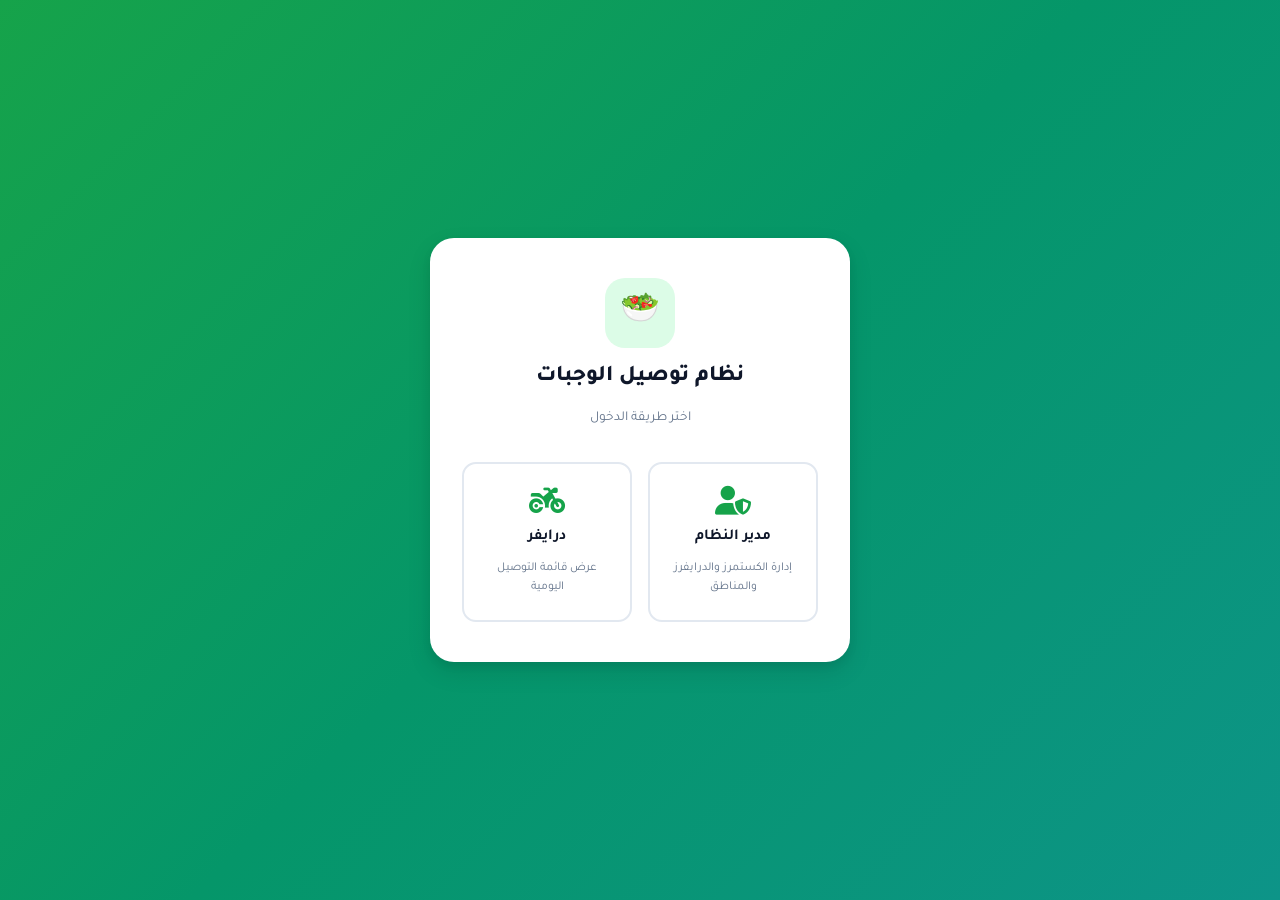
==== delivery-app/index.html @ 71d93c38 "feat: add delivery routing web app for healthy meals restaurant Full-stack web app (HTML/CSS/JS + lo" ====
<!DOCTYPE html>
<html lang="ar" dir="rtl">
<head>
  <meta charset="UTF-8">
  <meta name="viewport" content="width=device-width, initial-scale=1.0">
  <title>نظام توصيل الوجبات</title>
  <link rel="stylesheet" href="style.css">
  <link href="https://fonts.googleapis.com/css2?family=Tajawal:wght@300;400;500;700;800&display=swap" rel="stylesheet">
  <link rel="stylesheet" href="https://cdnjs.cloudflare.com/ajax/libs/font-awesome/6.5.0/css/all.min.css">
</head>
<body class="page-login">

  <div class="login-card">
    <!-- Logo -->
    <div class="login-logo">
      <div class="login-logo-icon">🥗</div>
      <h1>نظام توصيل الوجبات</h1>
      <p>اختر طريقة الدخول</p>
    </div>

    <!-- Role Selection -->
    <div id="roleSection">
      <div class="role-cards">
        <div class="role-card" id="adminCard" onclick="selectRole('admin')">
          <i class="fas fa-user-shield"></i>
          <h3>مدير النظام</h3>
          <p>إدارة الكستمرز والدرايفرز والمناطق</p>
        </div>
        <div class="role-card" id="driverCard" onclick="selectRole('driver')">
          <i class="fas fa-motorcycle"></i>
          <h3>درايفر</h3>
          <p>عرض قائمة التوصيل اليومية</p>
        </div>
      </div>
    </div>

    <!-- Admin Login Form -->
    <div id="adminLogin" class="login-form hidden">
      <h3><i class="fas fa-lock" style="color:var(--primary)"></i> دخول المدير</h3>
      <div class="form-group">
        <label>كلمة المرور</label>
        <input type="password" id="adminPassword" class="input-field" placeholder="أدخل كلمة المرور"
               onkeydown="if(event.key==='Enter') loginAdmin()">
      </div>
      <button class="btn btn-primary btn-full btn-lg" onclick="loginAdmin()">
        <i class="fas fa-arrow-left"></i> دخول
      </button>
      <button class="btn btn-ghost btn-full" onclick="backToRoles()">
        <i class="fas fa-arrow-right"></i> رجوع
      </button>
    </div>

    <!-- Driver Login Form -->
    <div id="driverLogin" class="login-form hidden">
      <h3><i class="fas fa-user" style="color:var(--primary)"></i> اختر اسمك</h3>
      <div class="form-group">
        <label>الدرايفر</label>
        <select id="driverSelect" class="input-field">
          <option value="">-- اختر من القائمة --</option>
        </select>
      </div>
      <button class="btn btn-primary btn-full btn-lg" onclick="loginDriver()">
        <i class="fas fa-arrow-left"></i> دخول
      </button>
      <button class="btn btn-ghost btn-full" onclick="backToRoles()">
        <i class="fas fa-arrow-right"></i> رجوع
      </button>
    </div>

    <!-- Error -->
    <p id="loginError" class="error-msg hidden"></p>
  </div>

  <div id="toast" class="toast"></div>

  <script src="app.js"></script>
  <script>
    // Redirect if already logged in
    (function() {
      const role = sessionStorage.getItem('role');
      if (role === 'admin') location.href = 'admin.html';
      if (role === 'driver') location.href = 'driver.html';
    })();

    function selectRole(role) {
      document.getElementById('adminCard').classList.toggle('selected', role === 'admin');
      document.getElementById('driverCard').classList.toggle('selected', role === 'driver');
      document.getElementById('adminLogin').classList.toggle('hidden', role !== 'admin');
      document.getElementById('driverLogin').classList.toggle('hidden', role !== 'driver');
      document.getElementById('loginError').classList.add('hidden');

      if (role === 'driver') loadDriverOptions();
      if (role === 'admin') setTimeout(() => document.getElementById('adminPassword').focus(), 50);
    }

    function backToRoles() {
      document.getElementById('adminCard').classList.remove('selected');
      document.getElementById('driverCard').classList.remove('selected');
      document.getElementById('adminLogin').classList.add('hidden');
      document.getElementById('driverLogin').classList.add('hidden');
      document.getElementById('loginError').classList.add('hidden');
    }

    function loadDriverOptions() {
      const drivers = DB.getDrivers();
      const sel = document.getElementById('driverSelect');
      sel.innerHTML = '<option value="">-- اختر من القائمة --</option>';
      drivers.forEach(d => {
        sel.innerHTML += `<option value="${d.id}">${d.name}</option>`;
      });
      if (!drivers.length) {
        sel.innerHTML = '<option value="">لا يوجد درايفرز — اطلب من المدير يضيف</option>';
      }
    }

    function showError(msg) {
      const el = document.getElementById('loginError');
      el.textContent = msg;
      el.classList.remove('hidden');
    }

    function loginAdmin() {
      const pass = document.getElementById('adminPassword').value;
      if (!pass) { showError('أدخل كلمة المرور'); return; }
      if (pass === DB.getAdminPassword()) {
        sessionStorage.setItem('role', 'admin');
        location.href = 'admin.html';
      } else {
        showError('كلمة المرور غلط، حاول مرة ثانية');
        document.getElementById('adminPassword').value = '';
        document.getElementById('adminPassword').focus();
      }
    }

    function loginDriver() {
      const id = document.getElementById('driverSelect').value;
      if (!id) { showError('اختر اسمك من القائمة'); return; }
      sessionStorage.setItem('role', 'driver');
      sessionStorage.setItem('driverId', id);
      location.href = 'driver.html';
    }
  </script>
</body>
</html>
---- delivery-app/style.css ----
/* =====================================================
   Variables & Reset
   ===================================================== */
:root {
  --primary:       #22c55e;
  --primary-dark:  #16a34a;
  --primary-light: #dcfce7;
  --primary-xlight:#f0fdf4;
  --danger:        #ef4444;
  --danger-light:  #fee2e2;
  --warning:       #f59e0b;
  --warning-light: #fef3c7;
  --info:          #3b82f6;
  --info-light:    #dbeafe;
  --bg:            #f1f5f9;
  --surface:       #ffffff;
  --border:        #e2e8f0;
  --border-dark:   #cbd5e1;
  --text:          #0f172a;
  --text-2:        #334155;
  --text-muted:    #64748b;
  --text-light:    #94a3b8;
  --shadow:        0 1px 3px rgba(0,0,0,.08), 0 1px 2px rgba(0,0,0,.06);
  --shadow-md:     0 4px 6px rgba(0,0,0,.07), 0 2px 4px rgba(0,0,0,.06);
  --shadow-lg:     0 10px 25px rgba(0,0,0,.10), 0 4px 10px rgba(0,0,0,.06);
  --radius:        14px;
  --radius-sm:     9px;
  --radius-xs:     6px;
  --transition:    .18s ease;
  --sidebar-w:     240px;
}

*, *::before, *::after { box-sizing: border-box; margin: 0; padding: 0; }
html { font-size: 16px; scroll-behavior: smooth; }

body {
  font-family: 'Tajawal', sans-serif;
  background: var(--bg);
  color: var(--text);
  direction: rtl;
  line-height: 1.6;
  min-height: 100vh;
}

a { color: inherit; text-decoration: none; }
img { max-width: 100%; }
button { cursor: pointer; font-family: inherit; }
input, select, textarea { font-family: inherit; }
ul, ol { list-style: none; }

/* =====================================================
   Utilities
   ===================================================== */
.hidden { display: none !important; }
.flex { display: flex; }
.flex-col { flex-direction: column; }
.items-center { align-items: center; }
.justify-center { justify-content: center; }
.justify-between { justify-content: space-between; }
.gap-2 { gap: .5rem; }
.gap-3 { gap: .75rem; }
.gap-4 { gap: 1rem; }
.w-full { width: 100%; }
.text-center { text-align: center; }
.text-muted { color: var(--text-muted); }
.text-sm { font-size: .875rem; }
.text-xs { font-size: .75rem; }
.font-bold { font-weight: 700; }
.truncate { white-space: nowrap; overflow: hidden; text-overflow: ellipsis; }

/* =====================================================
   Buttons
   ===================================================== */
.btn {
  display: inline-flex;
  align-items: center;
  justify-content: center;
  gap: .45rem;
  padding: .6rem 1.25rem;
  border-radius: var(--radius-sm);
  border: none;
  font-size: .9rem;
  font-weight: 600;
  transition: all var(--transition);
  cursor: pointer;
  white-space: nowrap;
}
.btn:active { transform: scale(.97); }
.btn-sm { padding: .4rem .9rem; font-size: .8rem; }
.btn-lg { padding: .85rem 2rem; font-size: 1rem; }
.btn-full { width: 100%; }
.btn-icon { padding: .55rem; border-radius: 50%; }

.btn-primary { background: var(--primary); color: #fff; }
.btn-primary:hover { background: var(--primary-dark); }

.btn-danger { background: var(--danger); color: #fff; }
.btn-danger:hover { background: #dc2626; }

.btn-warning { background: var(--warning); color: #fff; }
.btn-warning:hover { background: #d97706; }

.btn-info { background: var(--info); color: #fff; }
.btn-info:hover { background: #2563eb; }

.btn-ghost {
  background: transparent;
  color: var(--text-muted);
  border: 1.5px solid var(--border);
}
.btn-ghost:hover { background: var(--bg); border-color: var(--border-dark); }

.btn-outline-primary {
  background: transparent;
  color: var(--primary-dark);
  border: 1.5px solid var(--primary);
}
.btn-outline-primary:hover { background: var(--primary-light); }

/* =====================================================
   Inputs
   ===================================================== */
.input-field {
  width: 100%;
  padding: .65rem 1rem;
  border: 1.5px solid var(--border);
  border-radius: var(--radius-sm);
  font-size: .9rem;
  color: var(--text);
  background: var(--surface);
  transition: border-color var(--transition), box-shadow var(--transition);
  outline: none;
  appearance: none;
}
.input-field:focus {
  border-color: var(--primary);
  box-shadow: 0 0 0 3px rgba(34,197,94,.15);
}
.input-field::placeholder { color: var(--text-light); }
select.input-field { cursor: pointer; }
textarea.input-field { resize: vertical; min-height: 80px; }

.form-group { display: flex; flex-direction: column; gap: .4rem; }
.form-group label { font-size: .85rem; font-weight: 600; color: var(--text-2); }
.form-row { display: grid; grid-template-columns: 1fr 1fr; gap: 1rem; }
@media (max-width: 500px) { .form-row { grid-template-columns: 1fr; } }

/* =====================================================
   Cards
   ===================================================== */
.card {
  background: var(--surface);
  border-radius: var(--radius);
  box-shadow: var(--shadow);
  overflow: hidden;
}
.card-header {
  padding: 1.1rem 1.25rem;
  border-bottom: 1px solid var(--border);
  display: flex;
  align-items: center;
  justify-content: space-between;
  gap: 1rem;
}
.card-header h3 { font-size: 1rem; font-weight: 700; }
.card-body { padding: 1.25rem; }

/* =====================================================
   Badges / Tags
   ===================================================== */
.badge {
  display: inline-flex;
  align-items: center;
  gap: .3rem;
  padding: .2rem .65rem;
  border-radius: 99px;
  font-size: .75rem;
  font-weight: 600;
}
.badge-success { background: var(--primary-light); color: var(--primary-dark); }
.badge-danger  { background: var(--danger-light);  color: #b91c1c; }
.badge-warning { background: var(--warning-light); color: #92400e; }
.badge-info    { background: var(--info-light);    color: #1d4ed8; }
.badge-gray    { background: #f1f5f9; color: var(--text-muted); }

/* =====================================================
   Toast
   ===================================================== */
.toast {
  position: fixed;
  bottom: 5rem;
  left: 50%;
  transform: translateX(-50%) translateY(20px);
  background: var(--text);
  color: #fff;
  padding: .75rem 1.5rem;
  border-radius: 99px;
  font-size: .9rem;
  font-weight: 500;
  box-shadow: var(--shadow-lg);
  opacity: 0;
  transition: all .3s ease;
  z-index: 9999;
  pointer-events: none;
  white-space: nowrap;
}
.toast.show { opacity: 1; transform: translateX(-50%) translateY(0); }
.toast.success { background: var(--primary-dark); }
.toast.error   { background: var(--danger); }
.toast.warning { background: var(--warning); }

/* =====================================================
   Modal
   ===================================================== */
.modal-overlay {
  position: fixed;
  inset: 0;
  background: rgba(15,23,42,.55);
  display: flex;
  align-items: center;
  justify-content: center;
  padding: 1rem;
  z-index: 1000;
  backdrop-filter: blur(3px);
}
.modal {
  background: var(--surface);
  border-radius: var(--radius);
  box-shadow: var(--shadow-lg);
  width: 100%;
  max-width: 520px;
  max-height: 90vh;
  overflow-y: auto;
  animation: modalIn .2s ease;
}
.modal-lg { max-width: 720px; }
.modal-header {
  padding: 1.1rem 1.4rem;
  border-bottom: 1px solid var(--border);
  display: flex;
  align-items: center;
  justify-content: space-between;
}
.modal-header h3 { font-size: 1.05rem; font-weight: 700; }
.modal-close {
  background: none; border: none;
  width: 2rem; height: 2rem;
  border-radius: 50%;
  display: flex; align-items: center; justify-content: center;
  color: var(--text-muted);
  font-size: 1.1rem;
  transition: background var(--transition);
}
.modal-close:hover { background: var(--bg); }
.modal-body { padding: 1.4rem; display: flex; flex-direction: column; gap: 1rem; }
.modal-footer {
  padding: 1rem 1.4rem;
  border-top: 1px solid var(--border);
  display: flex;
  gap: .75rem;
  justify-content: flex-start;
}

@keyframes modalIn {
  from { opacity:0; transform: scale(.95) translateY(10px); }
  to   { opacity:1; transform: scale(1) translateY(0); }
}

/* =====================================================
   Login Page
   ===================================================== */
.page-login {
  min-height: 100vh;
  background: linear-gradient(135deg, var(--primary-dark) 0%, #059669 50%, #0d9488 100%);
  display: flex;
  align-items: center;
  justify-content: center;
  padding: 1rem;
}

.login-card {
  background: var(--surface);
  border-radius: 24px;
  box-shadow: var(--shadow-lg);
  width: 100%;
  max-width: 420px;
  padding: 2.5rem 2rem;
  display: flex;
  flex-direction: column;
  gap: 2rem;
}

.login-logo {
  text-align: center;
  display: flex;
  flex-direction: column;
  align-items: center;
  gap: .75rem;
}
.login-logo-icon {
  width: 70px; height: 70px;
  background: var(--primary-light);
  border-radius: 20px;
  display: flex;
  align-items: center;
  justify-content: center;
  font-size: 2rem;
}
.login-logo h1 { font-size: 1.4rem; font-weight: 800; }
.login-logo p  { font-size: .85rem; color: var(--text-muted); }

.role-cards {
  display: grid;
  grid-template-columns: 1fr 1fr;
  gap: 1rem;
}
.role-card {
  border: 2px solid var(--border);
  border-radius: var(--radius);
  padding: 1.4rem 1rem;
  text-align: center;
  cursor: pointer;
  transition: all var(--transition);
  display: flex;
  flex-direction: column;
  align-items: center;
  gap: .6rem;
}
.role-card:hover, .role-card.selected {
  border-color: var(--primary);
  background: var(--primary-xlight);
}
.role-card i { font-size: 1.8rem; color: var(--primary-dark); }
.role-card h3 { font-size: .95rem; font-weight: 700; }
.role-card p  { font-size: .75rem; color: var(--text-muted); }

.login-form { display: flex; flex-direction: column; gap: 1rem; }
.login-form h3 { font-size: 1rem; font-weight: 700; color: var(--text-2); }
.error-msg { color: var(--danger); font-size: .85rem; text-align: center; }

/* =====================================================
   Admin Layout
   ===================================================== */
.admin-layout {
  display: flex;
  min-height: 100vh;
}

.sidebar {
  width: var(--sidebar-w);
  background: var(--surface);
  border-left: 1px solid var(--border);
  display: flex;
  flex-direction: column;
  position: fixed;
  top: 0; bottom: 0; right: 0;
  z-index: 200;
  box-shadow: var(--shadow-md);
  transition: transform var(--transition);
}

.sidebar-logo {
  padding: 1.4rem 1.2rem;
  border-bottom: 1px solid var(--border);
  display: flex;
  align-items: center;
  gap: .75rem;
}
.sidebar-logo-icon {
  width: 38px; height: 38px;
  background: var(--primary-light);
  border-radius: 10px;
  display: flex; align-items: center; justify-content: center;
  font-size: 1.1rem;
}
.sidebar-logo span { font-size: .95rem; font-weight: 800; color: var(--text); }

.sidebar-nav { flex: 1; padding: .75rem 0; overflow-y: auto; }

.nav-item {
  display: flex;
  align-items: center;
  gap: .75rem;
  padding: .7rem 1.2rem;
  margin: .15rem .6rem;
  border-radius: var(--radius-sm);
  color: var(--text-muted);
  font-size: .9rem;
  font-weight: 500;
  cursor: pointer;
  transition: all var(--transition);
}
.nav-item:hover { background: var(--bg); color: var(--text); }
.nav-item.active { background: var(--primary-light); color: var(--primary-dark); font-weight: 700; }
.nav-item i { width: 20px; text-align: center; font-size: .95rem; }
.nav-item .badge { margin-right: auto; font-size: .7rem; }

.sidebar-footer {
  padding: 1rem 1.2rem;
  border-top: 1px solid var(--border);
}

.main-content {
  margin-right: var(--sidebar-w);
  flex: 1;
  display: flex;
  flex-direction: column;
  min-height: 100vh;
}

.topbar {
  background: var(--surface);
  border-bottom: 1px solid var(--border);
  padding: .9rem 1.5rem;
  display: flex;
  align-items: center;
  justify-content: space-between;
  position: sticky;
  top: 0;
  z-index: 100;
  box-shadow: var(--shadow);
}
.topbar h2 { font-size: 1.1rem; font-weight: 800; }

.page-content { padding: 1.5rem; flex: 1; }

/* Mobile sidebar overlay */
.sidebar-overlay {
  display: none;
  position: fixed;
  inset: 0;
  background: rgba(0,0,0,.4);
  z-index: 199;
}

@media (max-width: 768px) {
  .sidebar { transform: translateX(100%); }
  .sidebar.open { transform: translateX(0); }
  .sidebar-overlay.show { display: block; }
  .main-content { margin-right: 0; }
  .menu-btn { display: flex !important; }
  .page-content { padding: 1rem; }
}
.menu-btn { display: none; }

/* =====================================================
   Stats Cards
   ===================================================== */
.stats-grid {
  display: grid;
  grid-template-columns: repeat(auto-fit, minmax(180px, 1fr));
  gap: 1rem;
  margin-bottom: 1.5rem;
}
.stat-card {
  background: var(--surface);
  border-radius: var(--radius);
  padding: 1.25rem;
  box-shadow: var(--shadow);
  display: flex;
  align-items: center;
  gap: 1rem;
}
.stat-icon {
  width: 52px; height: 52px;
  border-radius: var(--radius-sm);
  display: flex; align-items: center; justify-content: center;
  font-size: 1.35rem;
  flex-shrink: 0;
}
.stat-icon.green  { background: var(--primary-light); color: var(--primary-dark); }
.stat-icon.blue   { background: var(--info-light);    color: #1d4ed8; }
.stat-icon.orange { background: var(--warning-light); color: #92400e; }
.stat-icon.red    { background: var(--danger-light);  color: #b91c1c; }

.stat-info { flex: 1; min-width: 0; }
.stat-info .val { font-size: 1.75rem; font-weight: 800; line-height: 1; }
.stat-info .lbl { font-size: .8rem; color: var(--text-muted); margin-top: .2rem; }

/* =====================================================
   Tables / Lists
   ===================================================== */
.data-table {
  width: 100%;
  border-collapse: collapse;
  font-size: .875rem;
}
.data-table th {
  text-align: right;
  padding: .75rem 1rem;
  font-weight: 700;
  font-size: .8rem;
  color: var(--text-muted);
  border-bottom: 2px solid var(--border);
  background: var(--bg);
}
.data-table td {
  padding: .85rem 1rem;
  border-bottom: 1px solid var(--border);
  color: var(--text-2);
  vertical-align: middle;
}
.data-table tr:last-child td { border-bottom: none; }
.data-table tr:hover td { background: var(--bg); }
.data-table .actions { display: flex; gap: .4rem; }

.empty-state {
  text-align: center;
  padding: 3.5rem 1rem;
  color: var(--text-muted);
  display: flex;
  flex-direction: column;
  align-items: center;
  gap: .75rem;
}
.empty-state i { font-size: 2.5rem; opacity: .35; }
.empty-state p  { font-size: .9rem; }

/* =====================================================
   Map Picker (in admin modal)
   ===================================================== */
#locationMap, .leaflet-map {
  width: 100%;
  height: 320px;
  border-radius: var(--radius-sm);
  border: 1.5px solid var(--border);
  z-index: 1;
}

.map-search-wrap {
  position: relative;
  display: flex;
  gap: .5rem;
}
.map-coords {
  background: var(--bg);
  border-radius: var(--radius-sm);
  padding: .55rem .9rem;
  font-size: .8rem;
  color: var(--text-muted);
  border: 1px solid var(--border);
  display: flex;
  align-items: center;
  gap: .4rem;
}

/* =====================================================
   Driver View
   ===================================================== */
.driver-layout {
  display: flex;
  flex-direction: column;
  min-height: 100vh;
}

.driver-header {
  background: linear-gradient(135deg, var(--primary-dark), #059669);
  color: #fff;
  padding: 1rem 1.25rem;
  display: flex;
  align-items: center;
  justify-content: space-between;
}
.driver-header-info h2 { font-size: 1.05rem; font-weight: 700; }
.driver-header-info p  { font-size: .8rem; opacity: .85; }

.progress-bar-wrap {
  background: rgba(255,255,255,.2);
  border-radius: 99px;
  height: 6px;
  overflow: hidden;
  margin-top: .5rem;
}
.progress-bar-fill {
  height: 100%;
  background: #fff;
  border-radius: 99px;
  transition: width .4s ease;
}

.driver-map-section {
  height: 260px;
  flex-shrink: 0;
  position: relative;
}
#driverMap {
  width: 100%;
  height: 100%;
}

.driver-list {
  flex: 1;
  overflow-y: auto;
  padding: .75rem;
  display: flex;
  flex-direction: column;
  gap: .65rem;
  padding-bottom: 5rem;
}

.delivery-card {
  background: var(--surface);
  border-radius: var(--radius);
  box-shadow: var(--shadow);
  overflow: hidden;
  transition: all var(--transition);
  border: 2px solid transparent;
}
.delivery-card.delivered { border-color: var(--primary); opacity: .7; }
.delivery-card.failed    { border-color: var(--danger); opacity: .7; }
.delivery-card.active-card { border-color: var(--info); box-shadow: 0 0 0 3px var(--info-light); }

.delivery-card-top {
  padding: .85rem 1rem;
  display: flex;
  align-items: flex-start;
  gap: .85rem;
}
.delivery-num {
  width: 36px; height: 36px;
  border-radius: 50%;
  background: var(--primary-light);
  color: var(--primary-dark);
  font-weight: 800;
  font-size: .9rem;
  display: flex;
  align-items: center;
  justify-content: center;
  flex-shrink: 0;
}
.delivery-num.done { background: var(--primary); color: #fff; }
.delivery-num.fail { background: var(--danger); color: #fff; }

.delivery-info { flex: 1; min-width: 0; }
.delivery-info .name { font-size: .95rem; font-weight: 700; }
.delivery-info .addr { font-size: .8rem; color: var(--text-muted); margin-top: .15rem; }
.delivery-info .phone { font-size: .8rem; color: var(--info); margin-top: .15rem; display: flex; align-items: center; gap: .3rem; }

.delivery-card-actions {
  padding: .65rem 1rem;
  border-top: 1px solid var(--border);
  display: flex;
  gap: .5rem;
  flex-wrap: wrap;
}
.delivery-card-actions .btn { flex: 1; min-width: 80px; }

.delivery-notes-input {
  padding: .4rem .75rem;
  font-size: .8rem;
  border: 1px solid var(--border);
  border-radius: var(--radius-xs);
  width: 100%;
  color: var(--text);
  outline: none;
}

.tab-bar {
  position: fixed;
  bottom: 0; left: 0; right: 0;
  background: var(--surface);
  border-top: 1px solid var(--border);
  display: flex;
  z-index: 100;
  box-shadow: 0 -2px 10px rgba(0,0,0,.06);
}
.tab-btn {
  flex: 1;
  display: flex;
  flex-direction: column;
  align-items: center;
  gap: .25rem;
  padding: .65rem .5rem;
  color: var(--text-light);
  font-size: .7rem;
  font-weight: 600;
  cursor: pointer;
  border: none;
  background: none;
  transition: color var(--transition);
}
.tab-btn i { font-size: 1.2rem; }
.tab-btn.active { color: var(--primary-dark); }

/* =====================================================
   Summary panel in driver
   ===================================================== */
.summary-grid {
  display: grid;
  grid-template-columns: 1fr 1fr 1fr;
  gap: .65rem;
  padding: .75rem;
}
.summary-box {
  background: var(--surface);
  border-radius: var(--radius-sm);
  padding: .85rem;
  text-align: center;
  box-shadow: var(--shadow);
}
.summary-box .num { font-size: 1.6rem; font-weight: 800; }
.summary-box .lbl { font-size: .7rem; color: var(--text-muted); }
.summary-box.green { border-top: 3px solid var(--primary); }
.summary-box.red   { border-top: 3px solid var(--danger); }
.summary-box.gray  { border-top: 3px solid var(--border-dark); }

/* =====================================================
   Responsive overrides
   ===================================================== */
@media (max-width: 600px) {
  .stats-grid { grid-template-columns: 1fr 1fr; }
  .topbar h2 { font-size: .95rem; }
  .data-table { font-size: .78rem; }
  .data-table th, .data-table td { padding: .65rem .6rem; }
}

@media (max-width: 400px) {
  .stats-grid { grid-template-columns: 1fr; }
}

/* =====================================================
   Print / misc
   ===================================================== */
.divider {
  height: 1px;
  background: var(--border);
  margin: 1rem 0;
}

.section-title {
  font-size: .8rem;
  font-weight: 700;
  color: var(--text-light);
  text-transform: uppercase;
  letter-spacing: .06em;
  padding: .5rem 1.2rem;
}

.avatar {
  width: 38px; height: 38px;
  border-radius: 50%;
  background: var(--primary-light);
  color: var(--primary-dark);
  font-weight: 800;
  font-size: 1rem;
  display: flex;
  align-items: center;
  justify-content: center;
  flex-shrink: 0;
}

.color-dot {
  display: inline-block;
  width: 10px; height: 10px;
  border-radius: 50%;
  flex-shrink: 0;
}

.search-bar {
  position: relative;
}
.search-bar i {
  position: absolute;
  right: .9rem;
  top: 50%;
  transform: translateY(-50%);
  color: var(--text-light);
}
.search-bar input { padding-right: 2.4rem; }

.no-select { user-select: none; }
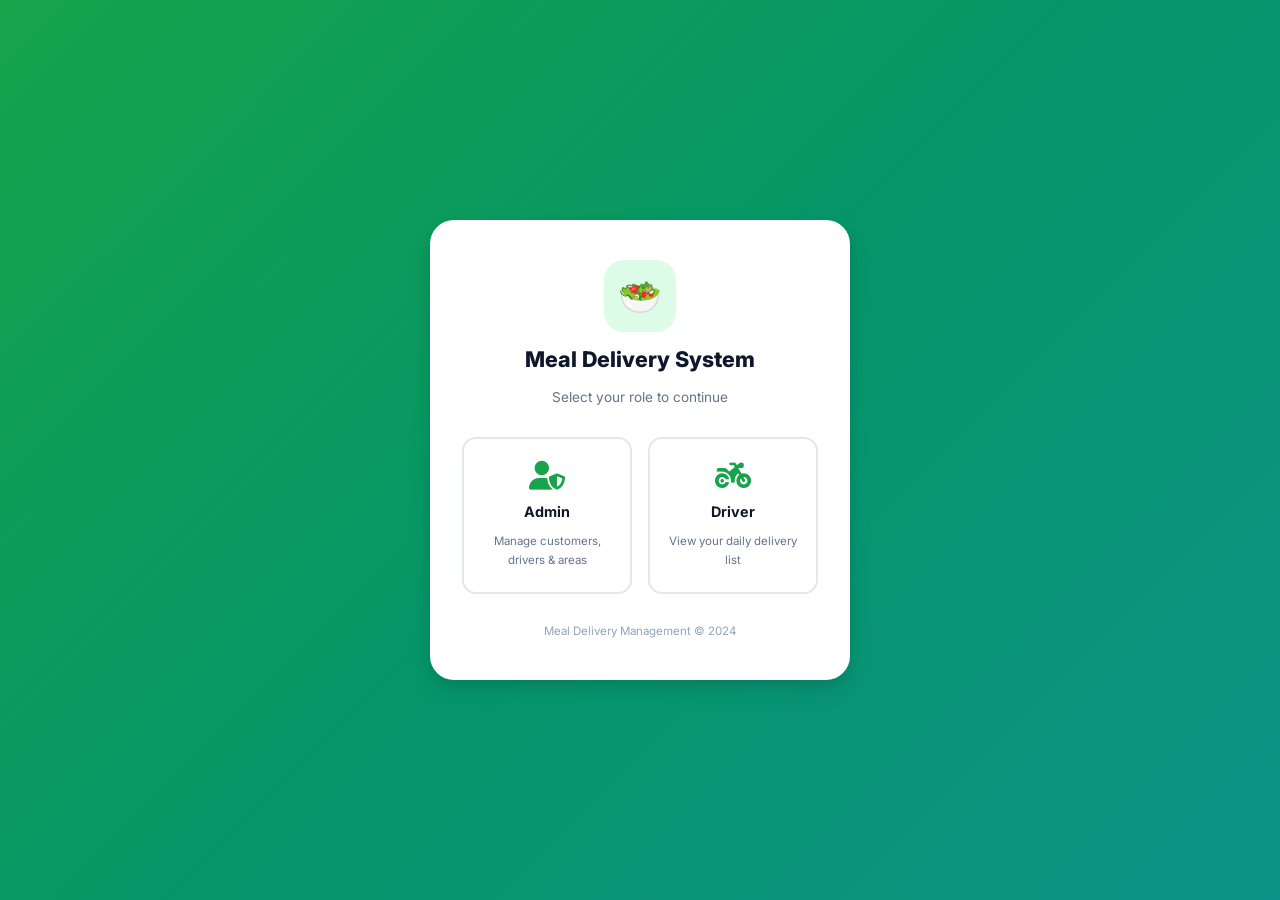
==== commit 1182e2e3: "feat: add subscription tracking, English UI, and seeded driver accounts - Convert entire UI from Ara" ====
--- a/delivery-app/index.html
+++ b/delivery-app/index.html
@@ -1,84 +1,86 @@
 <!DOCTYPE html>
-<html lang="ar" dir="rtl">
+<html lang="en">
 <head>
   <meta charset="UTF-8">
   <meta name="viewport" content="width=device-width, initial-scale=1.0">
-  <title>نظام توصيل الوجبات</title>
+  <title>Meal Delivery System</title>
   <link rel="stylesheet" href="style.css">
-  <link href="https://fonts.googleapis.com/css2?family=Tajawal:wght@300;400;500;700;800&display=swap" rel="stylesheet">
+  <link rel="preconnect" href="https://fonts.googleapis.com">
+  <link href="https://fonts.googleapis.com/css2?family=Inter:wght@400;500;600;700;800&display=swap" rel="stylesheet">
   <link rel="stylesheet" href="https://cdnjs.cloudflare.com/ajax/libs/font-awesome/6.5.0/css/all.min.css">
 </head>
 <body class="page-login">
 
   <div class="login-card">
-    <!-- Logo -->
+
     <div class="login-logo">
       <div class="login-logo-icon">🥗</div>
-      <h1>نظام توصيل الوجبات</h1>
-      <p>اختر طريقة الدخول</p>
+      <h1>Meal Delivery System</h1>
+      <p>Select your role to continue</p>
     </div>
 
     <!-- Role Selection -->
-    <div id="roleSection">
-      <div class="role-cards">
-        <div class="role-card" id="adminCard" onclick="selectRole('admin')">
-          <i class="fas fa-user-shield"></i>
-          <h3>مدير النظام</h3>
-          <p>إدارة الكستمرز والدرايفرز والمناطق</p>
-        </div>
-        <div class="role-card" id="driverCard" onclick="selectRole('driver')">
-          <i class="fas fa-motorcycle"></i>
-          <h3>درايفر</h3>
-          <p>عرض قائمة التوصيل اليومية</p>
-        </div>
+    <div class="role-cards" id="roleCards">
+      <div class="role-card" id="adminCard" onclick="selectRole('admin')">
+        <i class="fas fa-user-shield"></i>
+        <h3>Admin</h3>
+        <p>Manage customers, drivers & areas</p>
+      </div>
+      <div class="role-card" id="driverCard" onclick="selectRole('driver')">
+        <i class="fas fa-motorcycle"></i>
+        <h3>Driver</h3>
+        <p>View your daily delivery list</p>
       </div>
     </div>
 
-    <!-- Admin Login Form -->
+    <!-- Admin Login -->
     <div id="adminLogin" class="login-form hidden">
-      <h3><i class="fas fa-lock" style="color:var(--primary)"></i> دخول المدير</h3>
+      <h3><i class="fas fa-lock" style="color:var(--primary)"></i> Admin Login</h3>
       <div class="form-group">
-        <label>كلمة المرور</label>
-        <input type="password" id="adminPassword" class="input-field" placeholder="أدخل كلمة المرور"
+        <label>Password</label>
+        <input type="password" id="adminPassword" class="input-field" placeholder="Enter admin password"
                onkeydown="if(event.key==='Enter') loginAdmin()">
       </div>
       <button class="btn btn-primary btn-full btn-lg" onclick="loginAdmin()">
-        <i class="fas fa-arrow-left"></i> دخول
+        <i class="fas fa-sign-in-alt"></i> Sign In
       </button>
       <button class="btn btn-ghost btn-full" onclick="backToRoles()">
-        <i class="fas fa-arrow-right"></i> رجوع
+        <i class="fas fa-arrow-left"></i> Back
       </button>
     </div>
 
-    <!-- Driver Login Form -->
+    <!-- Driver Login -->
     <div id="driverLogin" class="login-form hidden">
-      <h3><i class="fas fa-user" style="color:var(--primary)"></i> اختر اسمك</h3>
+      <h3><i class="fas fa-user" style="color:var(--primary)"></i> Driver Login</h3>
       <div class="form-group">
-        <label>الدرايفر</label>
+        <label>Select Your Name</label>
         <select id="driverSelect" class="input-field">
-          <option value="">-- اختر من القائمة --</option>
+          <option value="">-- Select driver --</option>
         </select>
       </div>
       <button class="btn btn-primary btn-full btn-lg" onclick="loginDriver()">
-        <i class="fas fa-arrow-left"></i> دخول
+        <i class="fas fa-sign-in-alt"></i> Continue
       </button>
       <button class="btn btn-ghost btn-full" onclick="backToRoles()">
-        <i class="fas fa-arrow-right"></i> رجوع
+        <i class="fas fa-arrow-left"></i> Back
       </button>
     </div>
 
-    <!-- Error -->
     <p id="loginError" class="error-msg hidden"></p>
+
+    <p style="font-size:.72rem;color:var(--text-light);text-align:center">
+      Meal Delivery Management &copy; 2024
+    </p>
   </div>
 
   <div id="toast" class="toast"></div>
 
   <script src="app.js"></script>
   <script>
-    // Redirect if already logged in
+    // Redirect if already authenticated
     (function() {
       const role = sessionStorage.getItem('role');
-      if (role === 'admin') location.href = 'admin.html';
+      if (role === 'admin')  location.href = 'admin.html';
       if (role === 'driver') location.href = 'driver.html';
     })();
 
@@ -90,27 +92,25 @@
       document.getElementById('loginError').classList.add('hidden');
 
       if (role === 'driver') loadDriverOptions();
-      if (role === 'admin') setTimeout(() => document.getElementById('adminPassword').focus(), 50);
+      if (role === 'admin')  setTimeout(() => document.getElementById('adminPassword').focus(), 60);
     }
 
     function backToRoles() {
-      document.getElementById('adminCard').classList.remove('selected');
-      document.getElementById('driverCard').classList.remove('selected');
-      document.getElementById('adminLogin').classList.add('hidden');
-      document.getElementById('driverLogin').classList.add('hidden');
-      document.getElementById('loginError').classList.add('hidden');
+      ['adminCard','driverCard'].forEach(id => document.getElementById(id).classList.remove('selected'));
+      ['adminLogin','driverLogin','loginError'].forEach(id => document.getElementById(id).classList.add('hidden'));
     }
 
     function loadDriverOptions() {
       const drivers = DB.getDrivers();
       const sel = document.getElementById('driverSelect');
-      sel.innerHTML = '<option value="">-- اختر من القائمة --</option>';
+      sel.innerHTML = '<option value="">-- Select driver --</option>';
+      if (!drivers.length) {
+        sel.innerHTML = '<option value="">No drivers available — contact admin</option>';
+        return;
+      }
       drivers.forEach(d => {
         sel.innerHTML += `<option value="${d.id}">${d.name}</option>`;
       });
-      if (!drivers.length) {
-        sel.innerHTML = '<option value="">لا يوجد درايفرز — اطلب من المدير يضيف</option>';
-      }
     }
 
     function showError(msg) {
@@ -121,12 +121,12 @@
 
     function loginAdmin() {
       const pass = document.getElementById('adminPassword').value;
-      if (!pass) { showError('أدخل كلمة المرور'); return; }
+      if (!pass) { showError('Please enter the password.'); return; }
       if (pass === DB.getAdminPassword()) {
         sessionStorage.setItem('role', 'admin');
         location.href = 'admin.html';
       } else {
-        showError('كلمة المرور غلط، حاول مرة ثانية');
+        showError('Incorrect password. Please try again.');
         document.getElementById('adminPassword').value = '';
         document.getElementById('adminPassword').focus();
       }
@@ -134,7 +134,7 @@
 
     function loginDriver() {
       const id = document.getElementById('driverSelect').value;
-      if (!id) { showError('اختر اسمك من القائمة'); return; }
+      if (!id) { showError('Please select your name from the list.'); return; }
       sessionStorage.setItem('role', 'driver');
       sessionStorage.setItem('driverId', id);
       location.href = 'driver.html';
--- a/delivery-app/style.css
+++ b/delivery-app/style.css
@@ -34,10 +34,9 @@
 html { font-size: 16px; scroll-behavior: smooth; }
 
 body {
-  font-family: 'Tajawal', sans-serif;
+  font-family: 'Inter', 'Segoe UI', system-ui, sans-serif;
   background: var(--bg);
   color: var(--text);
-  direction: rtl;
   line-height: 1.6;
   min-height: 100vh;
 }
@@ -67,6 +66,7 @@
 .text-xs { font-size: .75rem; }
 .font-bold { font-weight: 700; }
 .truncate { white-space: nowrap; overflow: hidden; text-overflow: ellipsis; }
+.ml-auto { margin-left: auto; }
 
 /* =====================================================
    Buttons
@@ -79,17 +79,17 @@
   padding: .6rem 1.25rem;
   border-radius: var(--radius-sm);
   border: none;
-  font-size: .9rem;
+  font-size: .875rem;
   font-weight: 600;
   transition: all var(--transition);
   cursor: pointer;
   white-space: nowrap;
 }
 .btn:active { transform: scale(.97); }
-.btn-sm { padding: .4rem .9rem; font-size: .8rem; }
-.btn-lg { padding: .85rem 2rem; font-size: 1rem; }
+.btn-sm  { padding: .38rem .85rem; font-size: .8rem; }
+.btn-lg  { padding: .85rem 2rem; font-size: 1rem; }
 .btn-full { width: 100%; }
-.btn-icon { padding: .55rem; border-radius: 50%; }
+.btn-icon { padding: .52rem; border-radius: 50%; min-width: 34px; }
 
 .btn-primary { background: var(--primary); color: #fff; }
 .btn-primary:hover { background: var(--primary-dark); }
@@ -125,7 +125,7 @@
   padding: .65rem 1rem;
   border: 1.5px solid var(--border);
   border-radius: var(--radius-sm);
-  font-size: .9rem;
+  font-size: .875rem;
   color: var(--text);
   background: var(--surface);
   transition: border-color var(--transition), box-shadow var(--transition);
@@ -141,7 +141,7 @@
 textarea.input-field { resize: vertical; min-height: 80px; }
 
 .form-group { display: flex; flex-direction: column; gap: .4rem; }
-.form-group label { font-size: .85rem; font-weight: 600; color: var(--text-2); }
+.form-group label { font-size: .82rem; font-weight: 600; color: var(--text-2); }
 .form-row { display: grid; grid-template-columns: 1fr 1fr; gap: 1rem; }
 @media (max-width: 500px) { .form-row { grid-template-columns: 1fr; } }
 
@@ -155,18 +155,18 @@
   overflow: hidden;
 }
 .card-header {
-  padding: 1.1rem 1.25rem;
+  padding: 1rem 1.25rem;
   border-bottom: 1px solid var(--border);
   display: flex;
   align-items: center;
   justify-content: space-between;
   gap: 1rem;
 }
-.card-header h3 { font-size: 1rem; font-weight: 700; }
+.card-header h3 { font-size: .95rem; font-weight: 700; }
 .card-body { padding: 1.25rem; }
 
 /* =====================================================
-   Badges / Tags
+   Badges
    ===================================================== */
 .badge {
   display: inline-flex;
@@ -174,7 +174,7 @@
   gap: .3rem;
   padding: .2rem .65rem;
   border-radius: 99px;
-  font-size: .75rem;
+  font-size: .72rem;
   font-weight: 600;
 }
 .badge-success { background: var(--primary-light); color: var(--primary-dark); }
@@ -193,13 +193,13 @@
   transform: translateX(-50%) translateY(20px);
   background: var(--text);
   color: #fff;
-  padding: .75rem 1.5rem;
+  padding: .7rem 1.4rem;
   border-radius: 99px;
-  font-size: .9rem;
+  font-size: .875rem;
   font-weight: 500;
   box-shadow: var(--shadow-lg);
   opacity: 0;
-  transition: all .3s ease;
+  transition: all .28s ease;
   z-index: 9999;
   pointer-events: none;
   white-space: nowrap;
@@ -235,20 +235,19 @@
 }
 .modal-lg { max-width: 720px; }
 .modal-header {
-  padding: 1.1rem 1.4rem;
+  padding: 1rem 1.4rem;
   border-bottom: 1px solid var(--border);
   display: flex;
   align-items: center;
   justify-content: space-between;
 }
-.modal-header h3 { font-size: 1.05rem; font-weight: 700; }
+.modal-header h3 { font-size: 1rem; font-weight: 700; }
 .modal-close {
   background: none; border: none;
   width: 2rem; height: 2rem;
   border-radius: 50%;
   display: flex; align-items: center; justify-content: center;
-  color: var(--text-muted);
-  font-size: 1.1rem;
+  color: var(--text-muted); font-size: 1rem;
   transition: background var(--transition);
 }
 .modal-close:hover { background: var(--bg); }
@@ -256,9 +255,7 @@
 .modal-footer {
   padding: 1rem 1.4rem;
   border-top: 1px solid var(--border);
-  display: flex;
-  gap: .75rem;
-  justify-content: flex-start;
+  display: flex; gap: .75rem;
 }
 
 @keyframes modalIn {
@@ -277,7 +274,6 @@
   justify-content: center;
   padding: 1rem;
 }
-
 .login-card {
   background: var(--surface);
   border-radius: 24px;
@@ -287,33 +283,26 @@
   padding: 2.5rem 2rem;
   display: flex;
   flex-direction: column;
-  gap: 2rem;
-}
-
+  gap: 1.75rem;
+}
 .login-logo {
   text-align: center;
   display: flex;
   flex-direction: column;
   align-items: center;
-  gap: .75rem;
+  gap: .65rem;
 }
 .login-logo-icon {
-  width: 70px; height: 70px;
+  width: 72px; height: 72px;
   background: var(--primary-light);
   border-radius: 20px;
-  display: flex;
-  align-items: center;
-  justify-content: center;
-  font-size: 2rem;
-}
-.login-logo h1 { font-size: 1.4rem; font-weight: 800; }
+  display: flex; align-items: center; justify-content: center;
+  font-size: 2.2rem;
+}
+.login-logo h1 { font-size: 1.35rem; font-weight: 800; }
 .login-logo p  { font-size: .85rem; color: var(--text-muted); }
 
-.role-cards {
-  display: grid;
-  grid-template-columns: 1fr 1fr;
-  gap: 1rem;
-}
+.role-cards { display: grid; grid-template-columns: 1fr 1fr; gap: 1rem; }
 .role-card {
   border: 2px solid var(--border);
   border-radius: var(--radius);
@@ -321,382 +310,254 @@
   text-align: center;
   cursor: pointer;
   transition: all var(--transition);
-  display: flex;
-  flex-direction: column;
-  align-items: center;
-  gap: .6rem;
+  display: flex; flex-direction: column; align-items: center; gap: .6rem;
 }
 .role-card:hover, .role-card.selected {
   border-color: var(--primary);
   background: var(--primary-xlight);
 }
-.role-card i { font-size: 1.8rem; color: var(--primary-dark); }
-.role-card h3 { font-size: .95rem; font-weight: 700; }
-.role-card p  { font-size: .75rem; color: var(--text-muted); }
+.role-card i  { font-size: 1.8rem; color: var(--primary-dark); }
+.role-card h3 { font-size: .9rem; font-weight: 700; }
+.role-card p  { font-size: .72rem; color: var(--text-muted); }
 
 .login-form { display: flex; flex-direction: column; gap: 1rem; }
-.login-form h3 { font-size: 1rem; font-weight: 700; color: var(--text-2); }
-.error-msg { color: var(--danger); font-size: .85rem; text-align: center; }
-
-/* =====================================================
-   Admin Layout
-   ===================================================== */
-.admin-layout {
-  display: flex;
-  min-height: 100vh;
-}
+.login-form h3 { font-size: .95rem; font-weight: 700; color: var(--text-2); }
+.error-msg { color: var(--danger); font-size: .82rem; text-align: center; }
+
+/* =====================================================
+   Admin Layout (LTR sidebar on left)
+   ===================================================== */
+.admin-layout { display: flex; min-height: 100vh; }
 
 .sidebar {
   width: var(--sidebar-w);
   background: var(--surface);
-  border-left: 1px solid var(--border);
-  display: flex;
-  flex-direction: column;
+  border-right: 1px solid var(--border);
+  display: flex; flex-direction: column;
   position: fixed;
-  top: 0; bottom: 0; right: 0;
+  top: 0; bottom: 0; left: 0;
   z-index: 200;
   box-shadow: var(--shadow-md);
   transition: transform var(--transition);
 }
 
 .sidebar-logo {
-  padding: 1.4rem 1.2rem;
+  padding: 1.3rem 1.2rem;
   border-bottom: 1px solid var(--border);
-  display: flex;
-  align-items: center;
-  gap: .75rem;
+  display: flex; align-items: center; gap: .75rem;
 }
 .sidebar-logo-icon {
-  width: 38px; height: 38px;
+  width: 36px; height: 36px;
   background: var(--primary-light);
   border-radius: 10px;
   display: flex; align-items: center; justify-content: center;
   font-size: 1.1rem;
 }
-.sidebar-logo span { font-size: .95rem; font-weight: 800; color: var(--text); }
+.sidebar-logo span { font-size: .9rem; font-weight: 800; }
 
 .sidebar-nav { flex: 1; padding: .75rem 0; overflow-y: auto; }
+.nav-section { font-size: .7rem; font-weight: 700; color: var(--text-light); text-transform: uppercase; letter-spacing: .05em; padding: .5rem 1.2rem; }
 
 .nav-item {
-  display: flex;
-  align-items: center;
-  gap: .75rem;
-  padding: .7rem 1.2rem;
-  margin: .15rem .6rem;
+  display: flex; align-items: center; gap: .75rem;
+  padding: .65rem 1.2rem;
+  margin: .1rem .6rem;
   border-radius: var(--radius-sm);
   color: var(--text-muted);
-  font-size: .9rem;
-  font-weight: 500;
+  font-size: .875rem; font-weight: 500;
   cursor: pointer;
   transition: all var(--transition);
 }
 .nav-item:hover { background: var(--bg); color: var(--text); }
 .nav-item.active { background: var(--primary-light); color: var(--primary-dark); font-weight: 700; }
-.nav-item i { width: 20px; text-align: center; font-size: .95rem; }
-.nav-item .badge { margin-right: auto; font-size: .7rem; }
-
-.sidebar-footer {
-  padding: 1rem 1.2rem;
-  border-top: 1px solid var(--border);
-}
+.nav-item i { width: 18px; text-align: center; font-size: .9rem; }
+.nav-count { margin-left: auto; font-size: .7rem; background: var(--primary-light); color: var(--primary-dark); padding: .1rem .5rem; border-radius: 99px; font-weight: 700; }
+
+.sidebar-footer { padding: 1rem 1.2rem; border-top: 1px solid var(--border); }
 
 .main-content {
-  margin-right: var(--sidebar-w);
-  flex: 1;
-  display: flex;
-  flex-direction: column;
-  min-height: 100vh;
+  margin-left: var(--sidebar-w);
+  flex: 1; display: flex; flex-direction: column; min-height: 100vh;
 }
 
 .topbar {
   background: var(--surface);
   border-bottom: 1px solid var(--border);
-  padding: .9rem 1.5rem;
-  display: flex;
-  align-items: center;
-  justify-content: space-between;
-  position: sticky;
-  top: 0;
-  z-index: 100;
+  padding: .85rem 1.5rem;
+  display: flex; align-items: center; justify-content: space-between;
+  position: sticky; top: 0; z-index: 100;
   box-shadow: var(--shadow);
 }
-.topbar h2 { font-size: 1.1rem; font-weight: 800; }
-
+.topbar h2 { font-size: 1.05rem; font-weight: 800; }
 .page-content { padding: 1.5rem; flex: 1; }
 
-/* Mobile sidebar overlay */
 .sidebar-overlay {
-  display: none;
-  position: fixed;
-  inset: 0;
-  background: rgba(0,0,0,.4);
-  z-index: 199;
+  display: none; position: fixed; inset: 0;
+  background: rgba(0,0,0,.4); z-index: 199;
 }
 
 @media (max-width: 768px) {
-  .sidebar { transform: translateX(100%); }
+  .sidebar { transform: translateX(-100%); }
   .sidebar.open { transform: translateX(0); }
   .sidebar-overlay.show { display: block; }
-  .main-content { margin-right: 0; }
+  .main-content { margin-left: 0; }
   .menu-btn { display: flex !important; }
   .page-content { padding: 1rem; }
 }
 .menu-btn { display: none; }
 
 /* =====================================================
-   Stats Cards
+   Stats
    ===================================================== */
 .stats-grid {
   display: grid;
   grid-template-columns: repeat(auto-fit, minmax(180px, 1fr));
-  gap: 1rem;
-  margin-bottom: 1.5rem;
+  gap: 1rem; margin-bottom: 1.5rem;
 }
 .stat-card {
   background: var(--surface);
   border-radius: var(--radius);
-  padding: 1.25rem;
-  box-shadow: var(--shadow);
-  display: flex;
-  align-items: center;
-  gap: 1rem;
+  padding: 1.2rem; box-shadow: var(--shadow);
+  display: flex; align-items: center; gap: 1rem;
 }
 .stat-icon {
-  width: 52px; height: 52px;
-  border-radius: var(--radius-sm);
+  width: 50px; height: 50px; border-radius: var(--radius-sm);
   display: flex; align-items: center; justify-content: center;
-  font-size: 1.35rem;
-  flex-shrink: 0;
+  font-size: 1.3rem; flex-shrink: 0;
 }
 .stat-icon.green  { background: var(--primary-light); color: var(--primary-dark); }
 .stat-icon.blue   { background: var(--info-light);    color: #1d4ed8; }
 .stat-icon.orange { background: var(--warning-light); color: #92400e; }
 .stat-icon.red    { background: var(--danger-light);  color: #b91c1c; }
 
-.stat-info { flex: 1; min-width: 0; }
-.stat-info .val { font-size: 1.75rem; font-weight: 800; line-height: 1; }
-.stat-info .lbl { font-size: .8rem; color: var(--text-muted); margin-top: .2rem; }
-
-/* =====================================================
-   Tables / Lists
-   ===================================================== */
-.data-table {
-  width: 100%;
-  border-collapse: collapse;
-  font-size: .875rem;
-}
+.stat-info .val { font-size: 1.7rem; font-weight: 800; line-height: 1; }
+.stat-info .lbl { font-size: .78rem; color: var(--text-muted); margin-top: .2rem; }
+
+/* =====================================================
+   Tables
+   ===================================================== */
+.data-table { width: 100%; border-collapse: collapse; font-size: .85rem; }
 .data-table th {
-  text-align: right;
-  padding: .75rem 1rem;
-  font-weight: 700;
-  font-size: .8rem;
-  color: var(--text-muted);
-  border-bottom: 2px solid var(--border);
-  background: var(--bg);
+  text-align: left; padding: .7rem 1rem;
+  font-weight: 700; font-size: .75rem; color: var(--text-muted);
+  border-bottom: 2px solid var(--border); background: var(--bg);
 }
 .data-table td {
-  padding: .85rem 1rem;
-  border-bottom: 1px solid var(--border);
-  color: var(--text-2);
-  vertical-align: middle;
+  padding: .8rem 1rem; border-bottom: 1px solid var(--border);
+  color: var(--text-2); vertical-align: middle;
 }
 .data-table tr:last-child td { border-bottom: none; }
 .data-table tr:hover td { background: var(--bg); }
 .data-table .actions { display: flex; gap: .4rem; }
 
 .empty-state {
-  text-align: center;
-  padding: 3.5rem 1rem;
-  color: var(--text-muted);
-  display: flex;
-  flex-direction: column;
-  align-items: center;
-  gap: .75rem;
+  text-align: center; padding: 3.5rem 1rem; color: var(--text-muted);
+  display: flex; flex-direction: column; align-items: center; gap: .75rem;
 }
 .empty-state i { font-size: 2.5rem; opacity: .35; }
-.empty-state p  { font-size: .9rem; }
-
-/* =====================================================
-   Map Picker (in admin modal)
-   ===================================================== */
-#locationMap, .leaflet-map {
-  width: 100%;
-  height: 320px;
-  border-radius: var(--radius-sm);
-  border: 1.5px solid var(--border);
-  z-index: 1;
-}
-
-.map-search-wrap {
-  position: relative;
-  display: flex;
-  gap: .5rem;
-}
+.empty-state p { font-size: .9rem; }
+
+/* =====================================================
+   Map
+   ===================================================== */
+#locationMap, .leaflet-map { width: 100%; height: 300px; border-radius: var(--radius-sm); border: 1.5px solid var(--border); z-index: 1; }
+
+.map-search-wrap { display: flex; gap: .5rem; }
 .map-coords {
-  background: var(--bg);
-  border-radius: var(--radius-sm);
-  padding: .55rem .9rem;
-  font-size: .8rem;
-  color: var(--text-muted);
-  border: 1px solid var(--border);
-  display: flex;
-  align-items: center;
-  gap: .4rem;
-}
+  background: var(--bg); border-radius: var(--radius-sm);
+  padding: .5rem .85rem; font-size: .78rem; color: var(--text-muted);
+  border: 1px solid var(--border); display: flex; align-items: center; gap: .4rem;
+  margin-top: .4rem;
+}
+
+/* =====================================================
+   Subscription Bar
+   ===================================================== */
+.sub-bar-wrap { background: var(--border); border-radius: 99px; height: 6px; overflow: hidden; margin-top: .3rem; }
+.sub-bar-fill { height: 100%; border-radius: 99px; transition: width .3s ease; }
+.sub-bar-fill.high   { background: var(--primary); }
+.sub-bar-fill.medium { background: var(--warning); }
+.sub-bar-fill.low    { background: var(--danger); }
 
 /* =====================================================
    Driver View
    ===================================================== */
-.driver-layout {
-  display: flex;
-  flex-direction: column;
-  min-height: 100vh;
-}
+.driver-layout { display: flex; flex-direction: column; min-height: 100vh; }
 
 .driver-header {
   background: linear-gradient(135deg, var(--primary-dark), #059669);
-  color: #fff;
-  padding: 1rem 1.25rem;
-  display: flex;
-  align-items: center;
-  justify-content: space-between;
-}
-.driver-header-info h2 { font-size: 1.05rem; font-weight: 700; }
-.driver-header-info p  { font-size: .8rem; opacity: .85; }
-
-.progress-bar-wrap {
-  background: rgba(255,255,255,.2);
-  border-radius: 99px;
-  height: 6px;
-  overflow: hidden;
-  margin-top: .5rem;
-}
-.progress-bar-fill {
-  height: 100%;
-  background: #fff;
-  border-radius: 99px;
-  transition: width .4s ease;
-}
-
-.driver-map-section {
-  height: 260px;
-  flex-shrink: 0;
-  position: relative;
-}
-#driverMap {
-  width: 100%;
-  height: 100%;
-}
+  color: #fff; padding: 1rem 1.25rem;
+  display: flex; align-items: center; justify-content: space-between;
+}
+.driver-header-info h2 { font-size: 1rem; font-weight: 700; }
+.driver-header-info p  { font-size: .78rem; opacity: .85; }
+
+.progress-bar-wrap { background: rgba(255,255,255,.25); border-radius: 99px; height: 6px; overflow: hidden; margin-top: .4rem; }
+.progress-bar-fill { height: 100%; background: #fff; border-radius: 99px; transition: width .4s ease; }
+
+.driver-map-section { height: 260px; flex-shrink: 0; }
+#driverMap { width: 100%; height: 100%; }
 
 .driver-list {
-  flex: 1;
-  overflow-y: auto;
-  padding: .75rem;
-  display: flex;
-  flex-direction: column;
-  gap: .65rem;
-  padding-bottom: 5rem;
+  flex: 1; overflow-y: auto; padding: .75rem;
+  display: flex; flex-direction: column; gap: .65rem; padding-bottom: 5rem;
 }
 
 .delivery-card {
-  background: var(--surface);
-  border-radius: var(--radius);
-  box-shadow: var(--shadow);
-  overflow: hidden;
-  transition: all var(--transition);
-  border: 2px solid transparent;
-}
-.delivery-card.delivered { border-color: var(--primary); opacity: .7; }
-.delivery-card.failed    { border-color: var(--danger); opacity: .7; }
+  background: var(--surface); border-radius: var(--radius);
+  box-shadow: var(--shadow); overflow: hidden;
+  transition: all var(--transition); border: 2px solid transparent;
+}
+.delivery-card.delivered { border-color: var(--primary); opacity: .72; }
+.delivery-card.failed    { border-color: var(--danger); opacity: .72; }
 .delivery-card.active-card { border-color: var(--info); box-shadow: 0 0 0 3px var(--info-light); }
 
 .delivery-card-top {
   padding: .85rem 1rem;
-  display: flex;
-  align-items: flex-start;
-  gap: .85rem;
+  display: flex; align-items: flex-start; gap: .85rem;
 }
 .delivery-num {
-  width: 36px; height: 36px;
-  border-radius: 50%;
-  background: var(--primary-light);
-  color: var(--primary-dark);
-  font-weight: 800;
-  font-size: .9rem;
-  display: flex;
-  align-items: center;
-  justify-content: center;
-  flex-shrink: 0;
+  width: 34px; height: 34px; border-radius: 50%;
+  background: var(--primary-light); color: var(--primary-dark);
+  font-weight: 800; font-size: .85rem;
+  display: flex; align-items: center; justify-content: center; flex-shrink: 0;
 }
 .delivery-num.done { background: var(--primary); color: #fff; }
 .delivery-num.fail { background: var(--danger); color: #fff; }
 
 .delivery-info { flex: 1; min-width: 0; }
-.delivery-info .name { font-size: .95rem; font-weight: 700; }
-.delivery-info .addr { font-size: .8rem; color: var(--text-muted); margin-top: .15rem; }
-.delivery-info .phone { font-size: .8rem; color: var(--info); margin-top: .15rem; display: flex; align-items: center; gap: .3rem; }
+.delivery-info .name  { font-size: .92rem; font-weight: 700; }
+.delivery-info .addr  { font-size: .78rem; color: var(--text-muted); margin-top: .12rem; }
+.delivery-info .phone { font-size: .78rem; color: var(--info); margin-top: .12rem; display: flex; align-items: center; gap: .3rem; }
 
 .delivery-card-actions {
-  padding: .65rem 1rem;
-  border-top: 1px solid var(--border);
-  display: flex;
-  gap: .5rem;
-  flex-wrap: wrap;
-}
-.delivery-card-actions .btn { flex: 1; min-width: 80px; }
-
-.delivery-notes-input {
-  padding: .4rem .75rem;
-  font-size: .8rem;
-  border: 1px solid var(--border);
-  border-radius: var(--radius-xs);
-  width: 100%;
-  color: var(--text);
-  outline: none;
-}
+  padding: .6rem 1rem; border-top: 1px solid var(--border);
+  display: flex; gap: .5rem; flex-wrap: wrap;
+}
+.delivery-card-actions .btn { flex: 1; min-width: 72px; }
 
 .tab-bar {
-  position: fixed;
-  bottom: 0; left: 0; right: 0;
-  background: var(--surface);
-  border-top: 1px solid var(--border);
-  display: flex;
-  z-index: 100;
+  position: fixed; bottom: 0; left: 0; right: 0;
+  background: var(--surface); border-top: 1px solid var(--border);
+  display: flex; z-index: 100;
   box-shadow: 0 -2px 10px rgba(0,0,0,.06);
 }
 .tab-btn {
-  flex: 1;
-  display: flex;
-  flex-direction: column;
-  align-items: center;
-  gap: .25rem;
-  padding: .65rem .5rem;
-  color: var(--text-light);
-  font-size: .7rem;
-  font-weight: 600;
-  cursor: pointer;
-  border: none;
-  background: none;
+  flex: 1; display: flex; flex-direction: column; align-items: center; gap: .25rem;
+  padding: .6rem .5rem; color: var(--text-light);
+  font-size: .68rem; font-weight: 600;
+  cursor: pointer; border: none; background: none;
   transition: color var(--transition);
 }
-.tab-btn i { font-size: 1.2rem; }
+.tab-btn i { font-size: 1.15rem; }
 .tab-btn.active { color: var(--primary-dark); }
 
-/* =====================================================
-   Summary panel in driver
-   ===================================================== */
 .summary-grid {
-  display: grid;
-  grid-template-columns: 1fr 1fr 1fr;
-  gap: .65rem;
-  padding: .75rem;
+  display: grid; grid-template-columns: 1fr 1fr 1fr; gap: .65rem; padding: .75rem;
 }
 .summary-box {
-  background: var(--surface);
-  border-radius: var(--radius-sm);
-  padding: .85rem;
-  text-align: center;
-  box-shadow: var(--shadow);
+  background: var(--surface); border-radius: var(--radius-sm);
+  padding: .85rem; text-align: center; box-shadow: var(--shadow);
 }
 .summary-box .num { font-size: 1.6rem; font-weight: 800; }
 .summary-box .lbl { font-size: .7rem; color: var(--text-muted); }
@@ -705,67 +566,21 @@
 .summary-box.gray  { border-top: 3px solid var(--border-dark); }
 
 /* =====================================================
-   Responsive overrides
-   ===================================================== */
+   Misc
+   ===================================================== */
+.divider { height: 1px; background: var(--border); margin: .75rem 0; }
+.avatar {
+  width: 36px; height: 36px; border-radius: 50%;
+  background: var(--primary-light); color: var(--primary-dark);
+  font-weight: 800; font-size: .9rem;
+  display: flex; align-items: center; justify-content: center; flex-shrink: 0;
+}
+.search-bar { position: relative; }
+.search-bar i { position: absolute; left: .9rem; top: 50%; transform: translateY(-50%); color: var(--text-light); }
+.search-bar input { padding-left: 2.4rem; }
+
 @media (max-width: 600px) {
   .stats-grid { grid-template-columns: 1fr 1fr; }
-  .topbar h2 { font-size: .95rem; }
   .data-table { font-size: .78rem; }
-  .data-table th, .data-table td { padding: .65rem .6rem; }
-}
-
-@media (max-width: 400px) {
-  .stats-grid { grid-template-columns: 1fr; }
-}
-
-/* =====================================================
-   Print / misc
-   ===================================================== */
-.divider {
-  height: 1px;
-  background: var(--border);
-  margin: 1rem 0;
-}
-
-.section-title {
-  font-size: .8rem;
-  font-weight: 700;
-  color: var(--text-light);
-  text-transform: uppercase;
-  letter-spacing: .06em;
-  padding: .5rem 1.2rem;
-}
-
-.avatar {
-  width: 38px; height: 38px;
-  border-radius: 50%;
-  background: var(--primary-light);
-  color: var(--primary-dark);
-  font-weight: 800;
-  font-size: 1rem;
-  display: flex;
-  align-items: center;
-  justify-content: center;
-  flex-shrink: 0;
-}
-
-.color-dot {
-  display: inline-block;
-  width: 10px; height: 10px;
-  border-radius: 50%;
-  flex-shrink: 0;
-}
-
-.search-bar {
-  position: relative;
-}
-.search-bar i {
-  position: absolute;
-  right: .9rem;
-  top: 50%;
-  transform: translateY(-50%);
-  color: var(--text-light);
-}
-.search-bar input { padding-right: 2.4rem; }
-
-.no-select { user-select: none; }
+  .data-table th, .data-table td { padding: .6rem .5rem; }
+}
